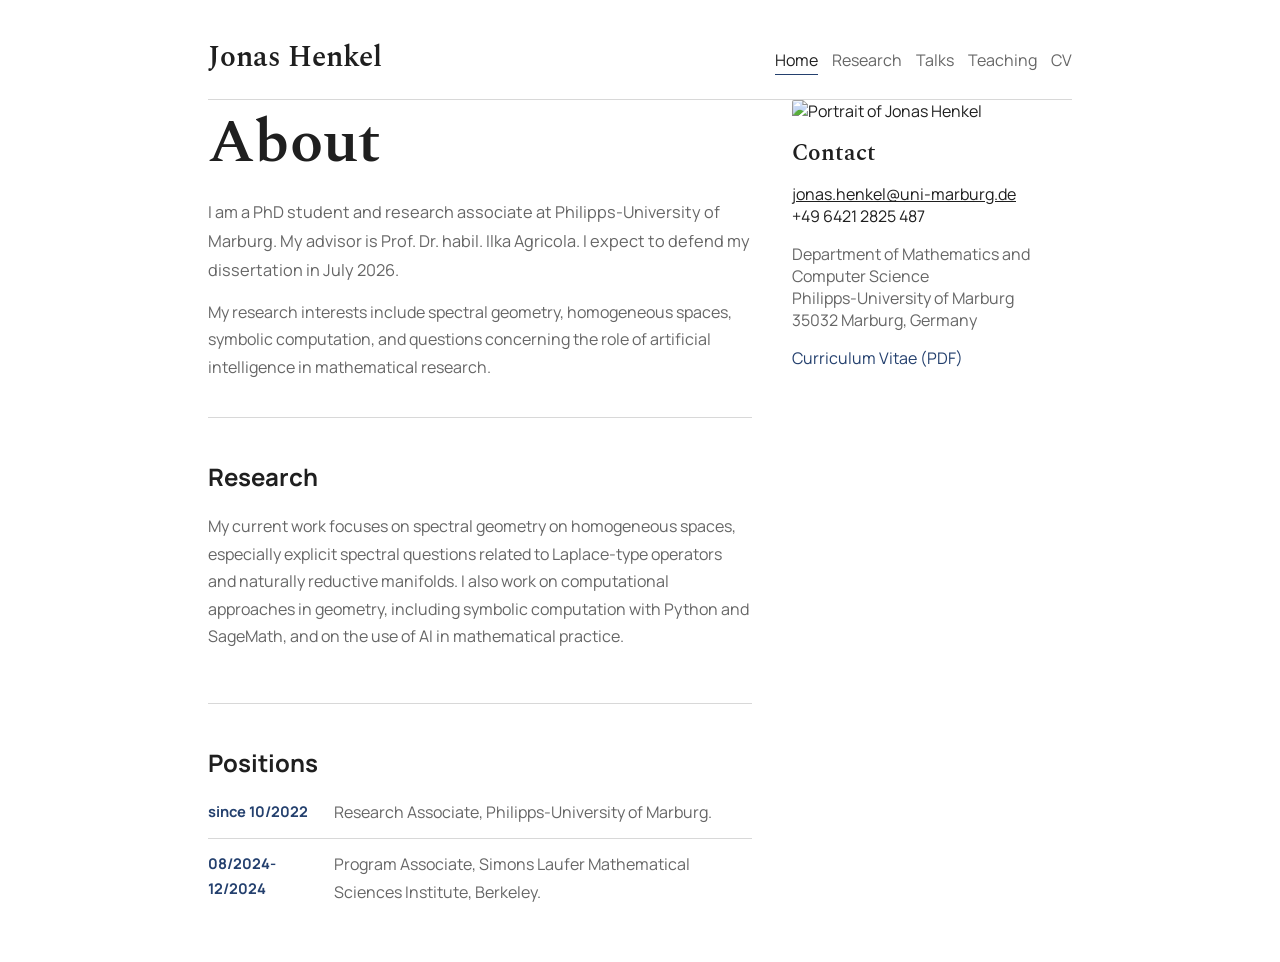
==== index.html @ d0b86ead "website" ====
<!DOCTYPE html>
<html lang="en">
<head>
  <meta charset="UTF-8">
  <meta name="viewport" content="width=device-width, initial-scale=1.0">
  <title>Jonas Henkel | Mathematics</title>
  <meta name="description" content="Personal website of Jonas Henkel, PhD student in mathematics at Philipps-University of Marburg.">
  <link rel="preconnect" href="https://fonts.googleapis.com">
  <link rel="preconnect" href="https://fonts.gstatic.com" crossorigin>
  <link href="https://fonts.googleapis.com/css2?family=Spectral:wght@400;500;600;700&family=Manrope:wght@400;500;600;700&display=swap" rel="stylesheet">
  <link rel="stylesheet" href="styles.css">
</head>
<body>
  <div class="site-shell">
    <header class="site-header">
      <a class="wordmark" href="index.html">Jonas Henkel</a>
      <nav class="site-nav" aria-label="Primary">
        <a class="active" href="index.html">Home</a>
        <a href="research.html">Research</a>
        <a href="talks.html">Talks</a>
        <a href="teaching.html">Teaching</a>
        <a href="cv.html">CV</a>
      </nav>
    </header>

    <main class="page page-home">
      <div class="page-layout">
        <div class="page-main">
          <section class="page-intro home-intro">
            <h1>About</h1>
            <p class="lede">
              I am a PhD student and research associate at Philipps-University of Marburg. My advisor is
              Prof. Dr. habil. Ilka Agricola. I expect to defend my dissertation in July 2026.
            </p>
            <p class="hero-note">
              My research interests include spectral geometry, homogeneous spaces, symbolic computation,
              and questions concerning the role of artificial intelligence in mathematical research.
            </p>
          </section>

          <section class="content-block">
            <h2>Research</h2>
            <p>
              My current work focuses on spectral geometry on homogeneous spaces, especially explicit spectral
              questions related to Laplace-type operators and naturally reductive manifolds. I also work on
              computational approaches in geometry, including symbolic computation with Python and SageMath,
              and on the use of AI in mathematical practice.
            </p>
          </section>

          <section class="content-block">
            <h2>Positions</h2>
            <ul class="timeline compact">
              <li>
                <span class="timeline-date">since 10/2022</span>
                <div>Research Associate, Philipps-University of Marburg.</div>
              </li>
              <li>
                <span class="timeline-date">08/2024-12/2024</span>
                <div>Program Associate, Simons Laufer Mathematical Sciences Institute, Berkeley.</div>
              </li>
            </ul>
          </section>
        </div>

        <aside class="page-sidebar">
          <div class="portrait-frame">
            <img class="portrait" src="assets/jonas-henkel-portrait.png" alt="Portrait of Jonas Henkel">
          </div>
          <section class="sidebar-block">
            <h2>Contact</h2>
            <p>
              <a href="mailto:jonas.henkel@uni-marburg.de">jonas.henkel@uni-marburg.de</a><br>
              +49 6421 2825 487
            </p>
            <p class="muted">
              Department of Mathematics and Computer Science<br>
              Philipps-University of Marburg<br>
              35032 Marburg, Germany
            </p>
            <p>
              <a class="inline-link" href="assets/jonas-henkel-cv.pdf">Curriculum Vitae (PDF)</a>
            </p>
          </section>
        </aside>
      </div>
    </main>
  </div>
</body>
</html>
---- styles.css ----
:root {
  --text: #1f1f1f;
  --muted: #666666;
  --line: #d8d8d8;
  --accent: #24406e;
  --max-width: 920px;
}

* {
  box-sizing: border-box;
}

html {
  scroll-behavior: smooth;
}

body {
  margin: 0;
  min-height: 100vh;
  font-family: "Manrope", sans-serif;
  color: var(--text);
  background: #ffffff;
}

a {
  color: inherit;
}

.site-shell {
  max-width: var(--max-width);
  margin: 0 auto;
  padding: 36px 28px 56px;
}

.site-header {
  display: flex;
  justify-content: space-between;
  align-items: baseline;
  gap: 20px;
  padding: 0 0 20px;
  border-bottom: 1px solid var(--line);
}

.wordmark {
  font-family: "Spectral", serif;
  font-size: 1.8rem;
  font-weight: 600;
  text-decoration: none;
}

.site-nav {
  display: flex;
  flex-wrap: wrap;
  gap: 14px;
}

.site-nav a {
  text-decoration: none;
  color: var(--muted);
  padding: 4px 0;
  position: relative;
}

.site-nav a:hover,
.site-nav a.active {
  color: var(--text);
}

.site-nav a.active::after,
.site-nav a:hover::after {
  content: "";
  position: absolute;
  left: 0;
  right: 0;
  bottom: 0;
  height: 1px;
  background: var(--accent);
}

.page {
  display: grid;
  gap: 36px;
}

.hero,
.page-intro {
  padding: 0;
}

.page-layout {
  display: grid;
  grid-template-columns: minmax(0, 1.45fr) minmax(220px, 280px);
  gap: 40px;
  align-items: start;
}

.page-main {
  min-width: 0;
  display: grid;
  gap: 36px;
}

.page-main > section + section {
  padding-top: 22px;
  border-top: 1px solid var(--line);
}

.page-sidebar {
  position: sticky;
  top: 28px;
  display: grid;
  gap: 18px;
}

.home-intro {
  padding-top: 0;
  border-top: 0;
}

.hero-layout {
  display: grid;
  grid-template-columns: minmax(0, 1.4fr) minmax(220px, 280px);
  gap: 40px;
  align-items: start;
}

.hero-copy {
  min-width: 0;
}

.hero h1,
.page-intro h1,
.panel h2,
.contact-card h2,
.topic-group h2,
.sidebar-block h2 {
  font-family: "Spectral", serif;
  font-weight: 600;
  line-height: 1.18;
  margin: 0;
}

.hero h1,
.page-intro h1 {
  max-width: none;
  font-size: clamp(2.4rem, 5vw, 3.8rem);
  margin-top: 8px;
}

.eyebrow,
.section-label {
  margin: 0;
  color: var(--muted);
  text-transform: uppercase;
  letter-spacing: 0.08em;
  font-size: 0.76rem;
  font-weight: 600;
}

.lede {
  max-width: 58ch;
  margin: 18px 0 0;
  font-size: 1.02rem;
  line-height: 1.78;
  color: var(--muted);
}

.hero-note {
  margin: 14px 0 0;
  max-width: 56ch;
  line-height: 1.72;
  color: var(--muted);
}

.hero-actions {
  display: flex;
  flex-wrap: wrap;
  gap: 18px;
  margin-top: 20px;
}

.button,
.text-link {
  display: inline;
  text-decoration: none;
  color: var(--accent);
  font-weight: 600;
  border-bottom: 1px solid transparent;
}

.button {
  padding: 0;
  background: none;
}

.button-secondary {
  color: var(--accent);
  border-bottom: 1px solid transparent;
}

.button:hover,
.button-secondary:hover,
.text-link:hover,
.inline-link:hover {
  border-bottom-color: var(--accent);
}

.page-actions {
  margin-top: 18px;
}

.grid {
  display: grid;
  gap: 28px;
}

.page > .content-block,
.page > .split-section,
.page > .grid {
  padding-top: 22px;
  border-top: 1px solid var(--line);
}

.two-up {
  grid-template-columns: repeat(2, minmax(0, 1fr));
}

.three-up {
  grid-template-columns: repeat(3, minmax(0, 1fr));
}

.panel,
.contact-card,
.content-block,
.topic-group,
.sidebar-block {
  padding: 0;
}

.panel p,
.content-block p,
.topic-group p,
.stack-list li,
.timeline li,
.publication-list li {
  line-height: 1.72;
  color: var(--muted);
}

.panel h2,
.contact-card h2,
.topic-group h2,
.sidebar-block h2 {
  font-size: 1.45rem;
  margin: 0 0 12px;
}

.muted {
  color: var(--muted);
}

.inline-link {
  color: var(--accent);
  text-decoration: none;
  border-bottom: 1px solid transparent;
}

.hero-media {
  justify-self: end;
  width: min(100%, 280px);
}

.portrait-frame {
  padding: 0;
}

.portrait {
  display: block;
  width: 100%;
  height: auto;
  border-radius: 2px;
}

.portrait-caption {
  margin: 10px 0 0;
  font-size: 0.88rem;
  line-height: 1.6;
  color: var(--muted);
}

.split-section {
  display: grid;
  grid-template-columns: minmax(0, 1.55fr) minmax(220px, 0.85fr);
  gap: 42px;
  align-items: start;
}

.publication-list,
.stack-list,
.timeline {
  list-style: none;
  padding: 0;
  margin: 18px 0 0;
}

.publication-list li,
.timeline li {
  display: grid;
  grid-template-columns: 76px minmax(0, 1fr);
  gap: 14px;
  padding: 12px 0;
  border-bottom: 1px solid var(--line);
}

.publication-list li:last-child,
.timeline li:last-child {
  border-bottom: 0;
  padding-bottom: 0;
}

.pub-year,
.timeline-date {
  color: var(--accent);
  font-weight: 700;
  font-size: 0.92rem;
}

.stack-list li {
  padding: 12px 0;
  border-bottom: 1px solid var(--line);
}

.stack-list li:first-child,
.timeline li:first-child,
.publication-list li:first-child {
  padding-top: 0;
}

.stack-list li:last-child {
  border-bottom: 0;
  padding-bottom: 0;
}

.timeline.compact li {
  grid-template-columns: 112px minmax(0, 1fr);
}

.topic-group + .topic-group {
  margin-top: 24px;
}

.cv-grid {
  display: grid;
  grid-template-columns: repeat(2, minmax(0, 1fr));
  gap: 42px;
}

.cv-column {
  display: grid;
  gap: 36px;
}

@media (max-width: 860px) {
  .site-header,
  .page-layout,
  .hero-layout,
  .split-section,
  .two-up,
  .three-up,
  .cv-grid {
    grid-template-columns: 1fr;
    display: grid;
  }

  .site-header {
    justify-content: start;
  }

  .hero h1,
  .page-intro h1 {
    max-width: none;
  }

  .hero-media {
    justify-self: start;
    width: min(100%, 260px);
  }

  .page-sidebar {
    position: static;
  }
}

@media (max-width: 640px) {
  .site-shell {
    padding: 24px 18px 44px;
  }

  .publication-list li,
  .timeline li,
  .timeline.compact li {
    grid-template-columns: 1fr;
    gap: 8px;
  }

  .site-nav {
    gap: 10px 14px;
  }
}
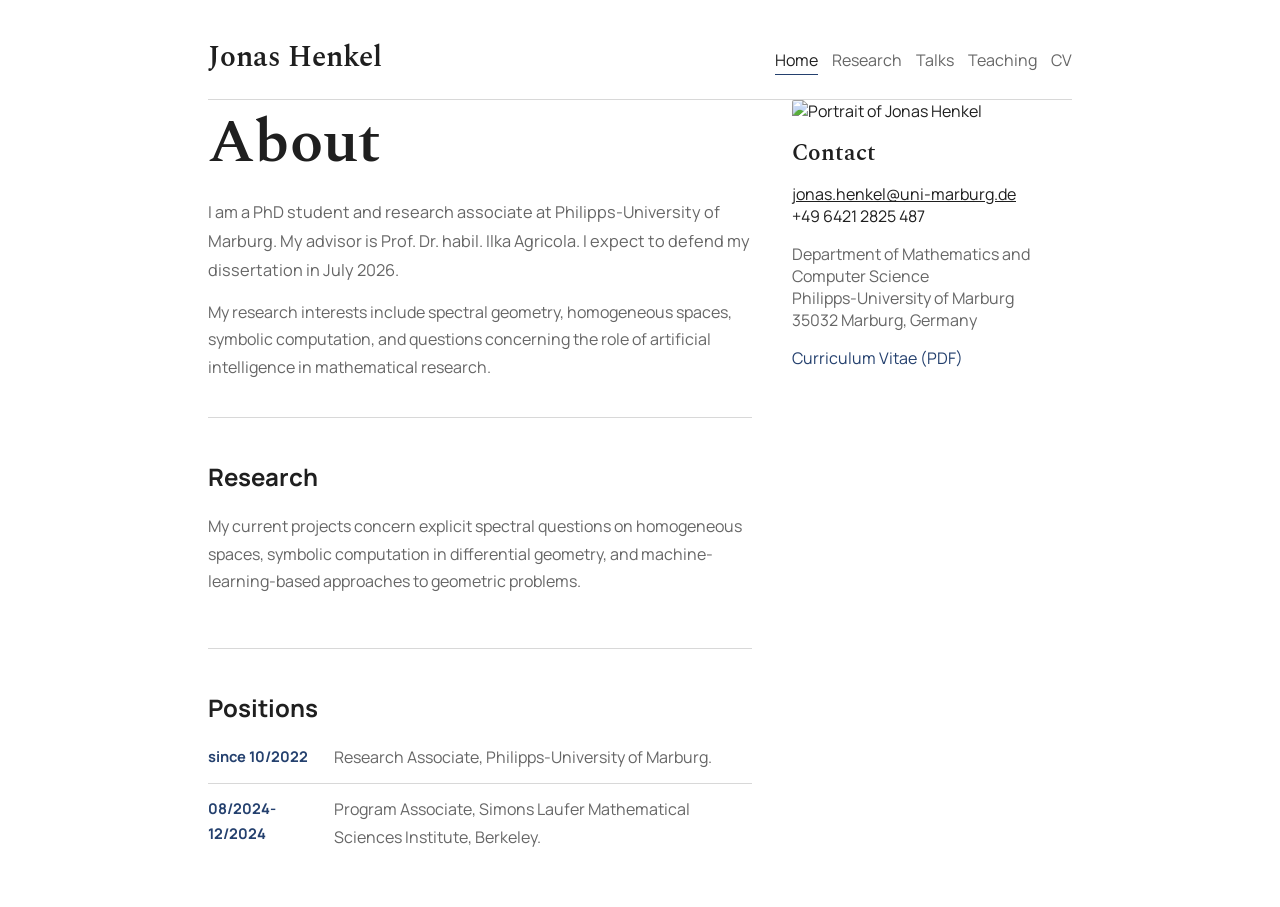
==== commit 3efd7cef: "website" ====
--- a/index.html
+++ b/index.html
@@ -41,10 +41,8 @@
           <section class="content-block">
             <h2>Research</h2>
             <p>
-              My current work focuses on spectral geometry on homogeneous spaces, especially explicit spectral
-              questions related to Laplace-type operators and naturally reductive manifolds. I also work on
-              computational approaches in geometry, including symbolic computation with Python and SageMath,
-              and on the use of AI in mathematical practice.
+              My current projects concern explicit spectral questions on homogeneous spaces, symbolic computation
+              in differential geometry, and machine-learning-based approaches to geometric problems.
             </p>
           </section>
 
--- a/styles.css
+++ b/styles.css
@@ -110,6 +110,12 @@
   top: 28px;
   display: grid;
   gap: 18px;
+}
+
+.page-sidebar-quiet {
+  width: min(100%, 220px);
+  justify-self: end;
+  top: 40px;
 }
 
 .home-intro {
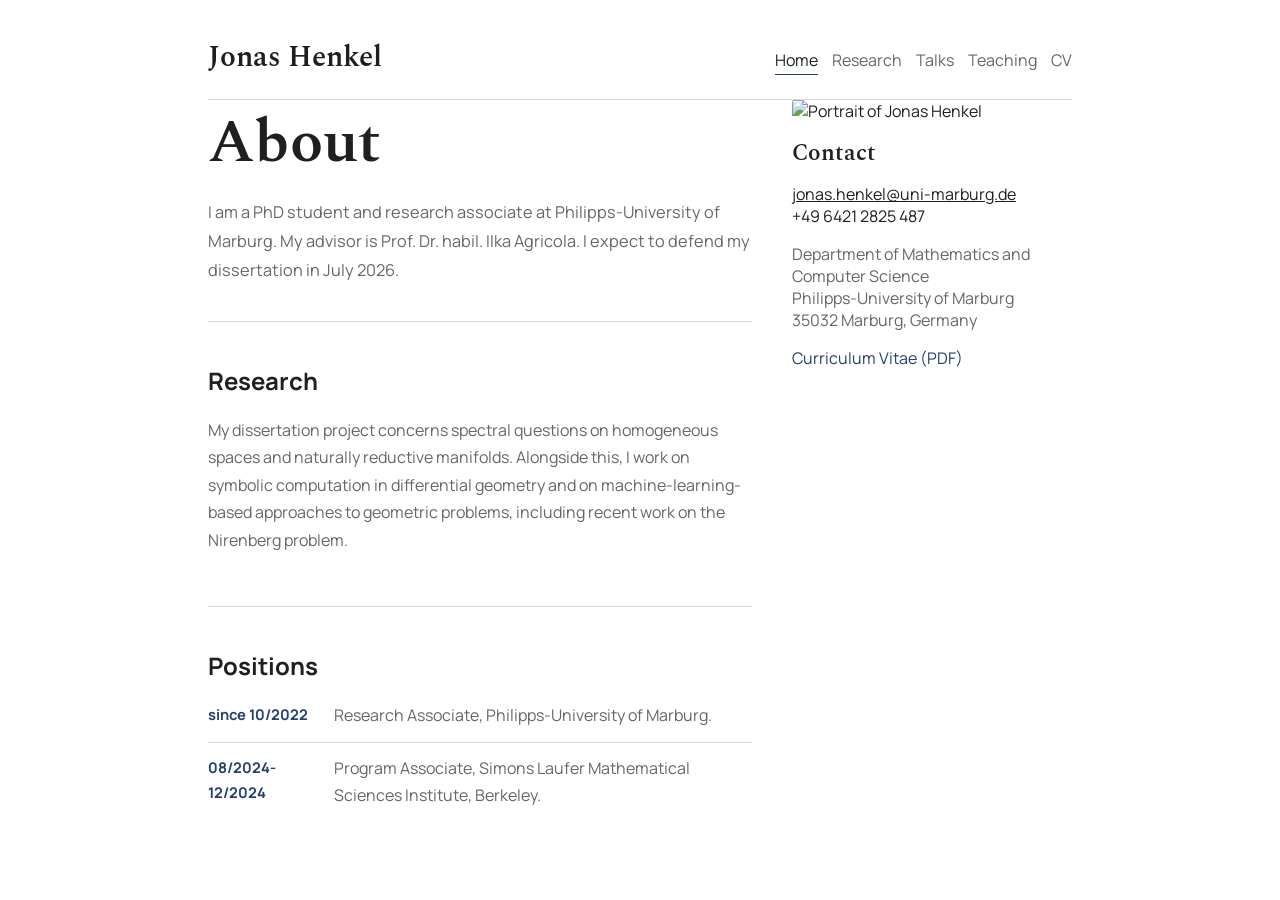
==== commit 6e942ec0: "website" ====
--- a/index.html
+++ b/index.html
@@ -32,17 +32,14 @@
               I am a PhD student and research associate at Philipps-University of Marburg. My advisor is
               Prof. Dr. habil. Ilka Agricola. I expect to defend my dissertation in July 2026.
             </p>
-            <p class="hero-note">
-              My research interests include spectral geometry, homogeneous spaces, symbolic computation,
-              and questions concerning the role of artificial intelligence in mathematical research.
-            </p>
           </section>
 
           <section class="content-block">
             <h2>Research</h2>
             <p>
-              My current projects concern explicit spectral questions on homogeneous spaces, symbolic computation
-              in differential geometry, and machine-learning-based approaches to geometric problems.
+              My dissertation project concerns spectral questions on homogeneous spaces and naturally reductive
+              manifolds. Alongside this, I work on symbolic computation in differential geometry and on
+              machine-learning-based approaches to geometric problems, including recent work on the Nirenberg problem.
             </p>
           </section>
 
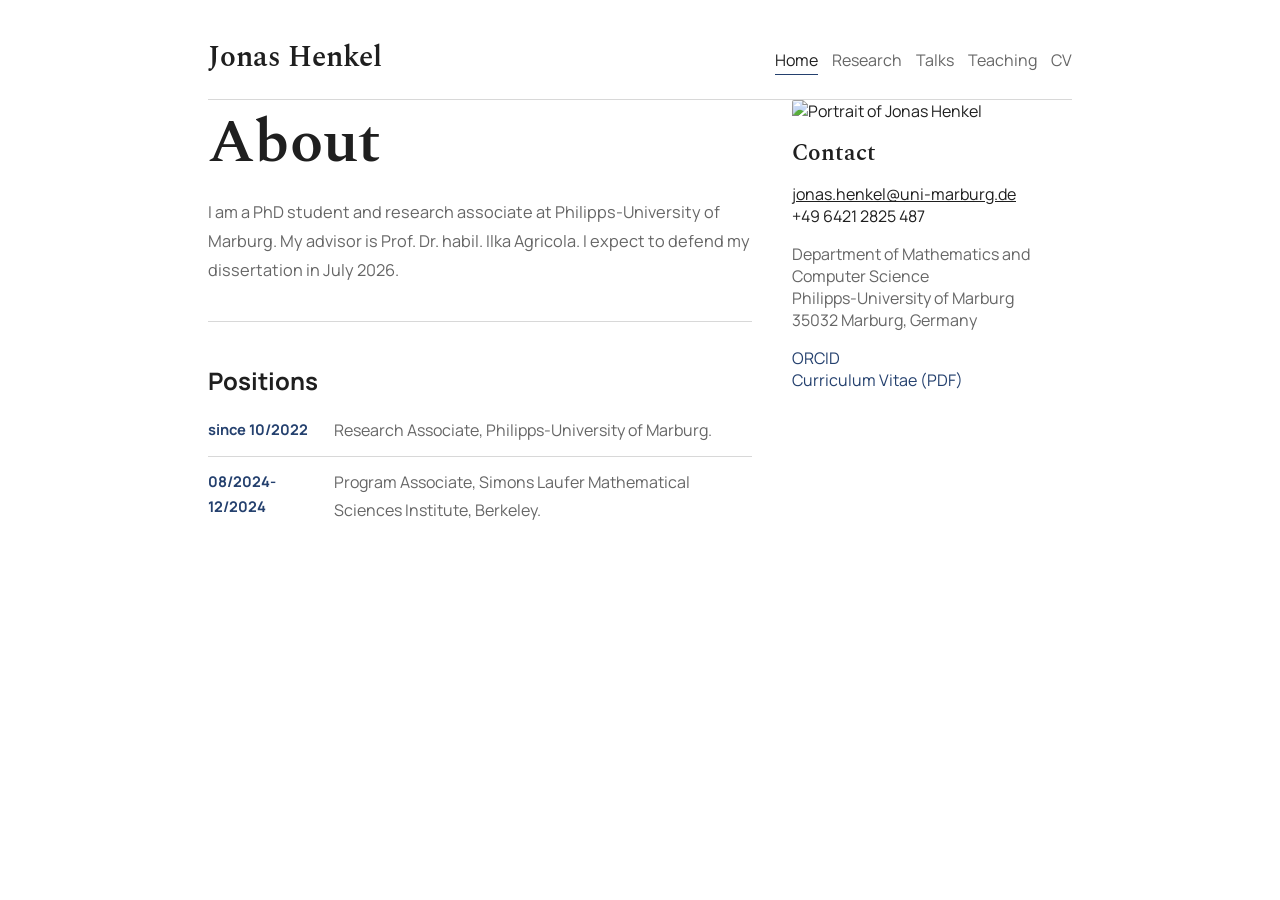
==== commit b68717d4: "website" ====
--- a/index.html
+++ b/index.html
@@ -35,15 +35,6 @@
           </section>
 
           <section class="content-block">
-            <h2>Research</h2>
-            <p>
-              My dissertation project concerns spectral questions on homogeneous spaces and naturally reductive
-              manifolds. Alongside this, I work on symbolic computation in differential geometry and on
-              machine-learning-based approaches to geometric problems, including recent work on the Nirenberg problem.
-            </p>
-          </section>
-
-          <section class="content-block">
             <h2>Positions</h2>
             <ul class="timeline compact">
               <li>
@@ -74,6 +65,7 @@
               35032 Marburg, Germany
             </p>
             <p>
+              <a class="inline-link" href="https://orcid.org/0009-0004-2097-482X">ORCID</a><br>
               <a class="inline-link" href="assets/jonas-henkel-cv.pdf">Curriculum Vitae (PDF)</a>
             </p>
           </section>
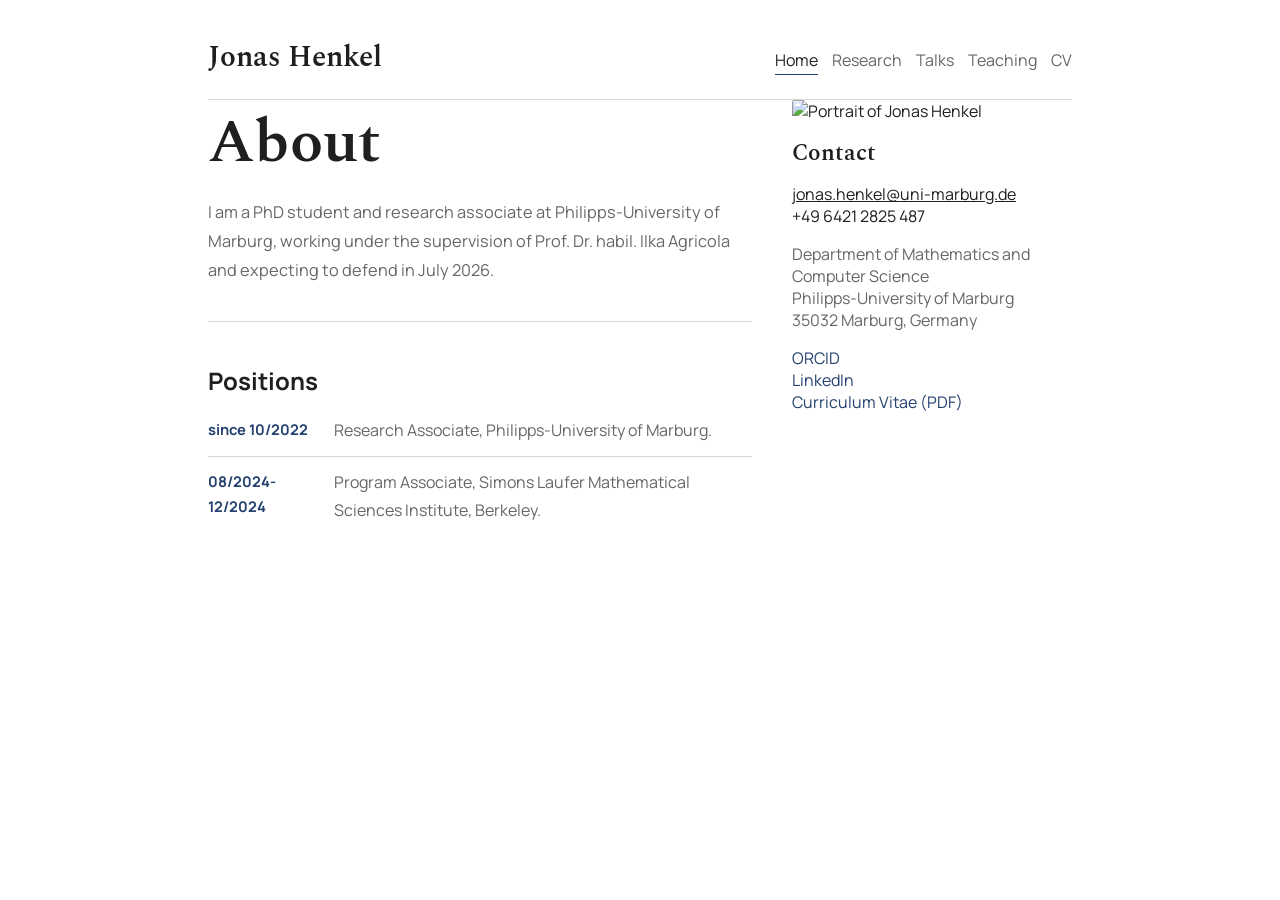
==== commit cd597195: "website" ====
--- a/index.html
+++ b/index.html
@@ -29,8 +29,8 @@
           <section class="page-intro home-intro">
             <h1>About</h1>
             <p class="lede">
-              I am a PhD student and research associate at Philipps-University of Marburg. My advisor is
-              Prof. Dr. habil. Ilka Agricola. I expect to defend my dissertation in July 2026.
+              I am a PhD student and research associate at Philipps-University of Marburg, working under the
+              supervision of Prof. Dr. habil. Ilka Agricola and expecting to defend in July 2026.
             </p>
           </section>
 
@@ -66,6 +66,7 @@
             </p>
             <p>
               <a class="inline-link" href="https://orcid.org/0009-0004-2097-482X">ORCID</a><br>
+              <a class="inline-link" href="https://www.linkedin.com/in/jonas-henkel-828533298/">LinkedIn</a><br>
               <a class="inline-link" href="assets/jonas-henkel-cv.pdf">Curriculum Vitae (PDF)</a>
             </p>
           </section>
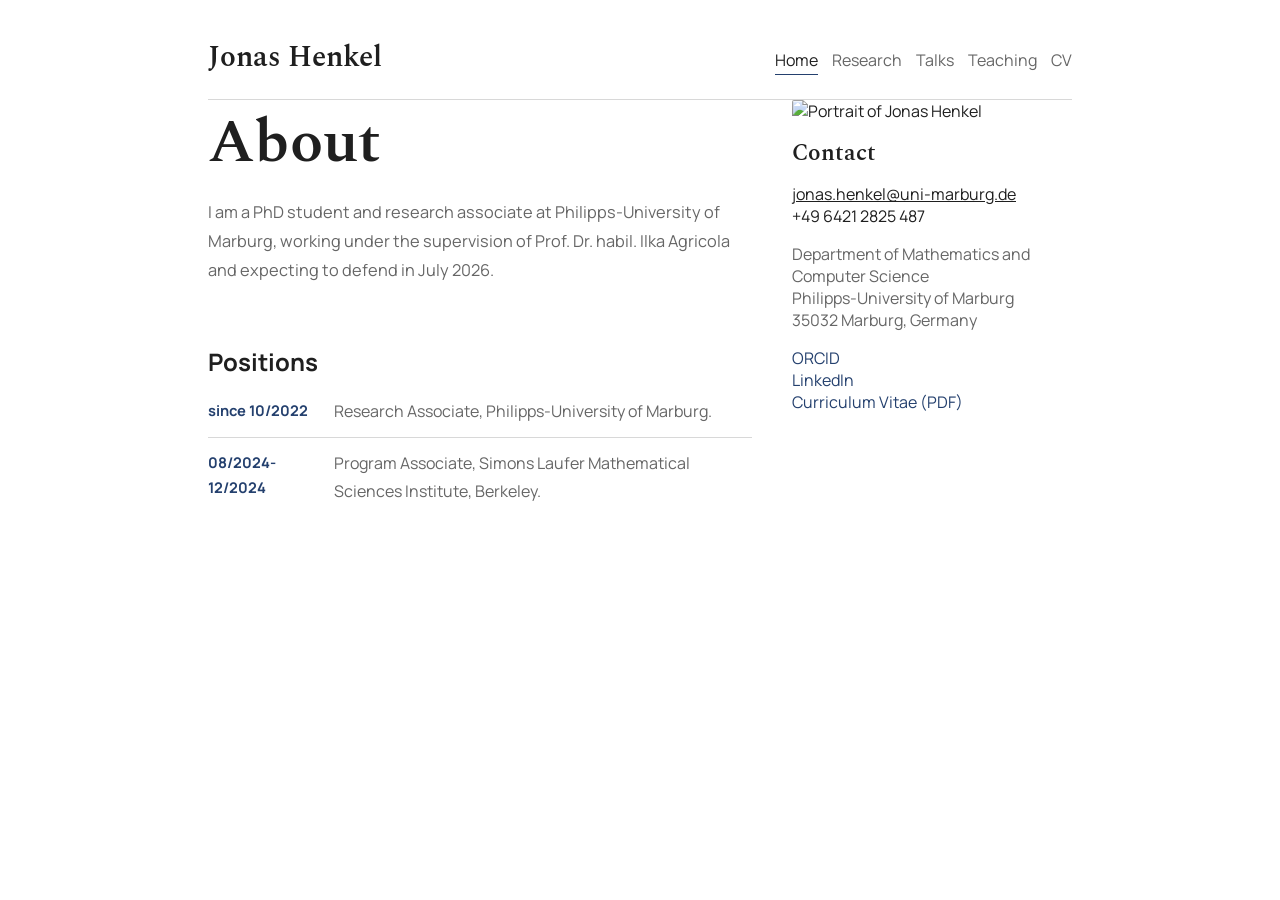
==== commit d2aab2f6: "website" ====
--- a/index.html
+++ b/index.html
@@ -24,30 +24,14 @@
     </header>
 
     <main class="page page-home">
-      <div class="page-layout">
-        <div class="page-main">
-          <section class="page-intro home-intro">
-            <h1>About</h1>
-            <p class="lede">
-              I am a PhD student and research associate at Philipps-University of Marburg, working under the
-              supervision of Prof. Dr. habil. Ilka Agricola and expecting to defend in July 2026.
-            </p>
-          </section>
-
-          <section class="content-block">
-            <h2>Positions</h2>
-            <ul class="timeline compact">
-              <li>
-                <span class="timeline-date">since 10/2022</span>
-                <div>Research Associate, Philipps-University of Marburg.</div>
-              </li>
-              <li>
-                <span class="timeline-date">08/2024-12/2024</span>
-                <div>Program Associate, Simons Laufer Mathematical Sciences Institute, Berkeley.</div>
-              </li>
-            </ul>
-          </section>
-        </div>
+      <div class="page-layout page-layout-home">
+        <section class="page-intro home-intro">
+          <h1>About</h1>
+          <p class="lede">
+            I am a PhD student and research associate at Philipps-University of Marburg, working under the
+            supervision of Prof. Dr. habil. Ilka Agricola and expecting to defend in July 2026.
+          </p>
+        </section>
 
         <aside class="page-sidebar">
           <div class="portrait-frame">
@@ -65,12 +49,26 @@
               35032 Marburg, Germany
             </p>
             <p>
-              <a class="inline-link" href="https://orcid.org/0009-0004-2097-482X">ORCID</a><br>
-              <a class="inline-link" href="https://www.linkedin.com/in/jonas-henkel-828533298/">LinkedIn</a><br>
-              <a class="inline-link" href="assets/jonas-henkel-cv.pdf">Curriculum Vitae (PDF)</a>
+              <a class="inline-link" href="https://orcid.org/0009-0004-2097-482X" target="_blank" rel="noopener noreferrer">ORCID</a><br>
+              <a class="inline-link" href="https://www.linkedin.com/in/jonas-henkel-828533298/" target="_blank" rel="noopener noreferrer">LinkedIn</a><br>
+              <a class="inline-link" href="assets/jonas-henkel-cv.pdf" target="_blank" rel="noopener noreferrer">Curriculum Vitae (PDF)</a>
             </p>
           </section>
         </aside>
+
+        <section class="content-block home-positions">
+          <h2>Positions</h2>
+          <ul class="timeline compact">
+            <li>
+              <span class="timeline-date">since 10/2022</span>
+              <div>Research Associate, Philipps-University of Marburg.</div>
+            </li>
+            <li>
+              <span class="timeline-date">08/2024-12/2024</span>
+              <div>Program Associate, Simons Laufer Mathematical Sciences Institute, Berkeley.</div>
+            </li>
+          </ul>
+        </section>
       </div>
     </main>
   </div>
--- a/styles.css
+++ b/styles.css
@@ -92,6 +92,21 @@
   grid-template-columns: minmax(0, 1.45fr) minmax(220px, 280px);
   gap: 40px;
   align-items: start;
+}
+
+.page-layout-home > .page-intro {
+  grid-column: 1;
+  grid-row: 1;
+}
+
+.page-layout-home > .page-sidebar {
+  grid-column: 2;
+  grid-row: 1 / span 2;
+}
+
+.page-layout-home > .home-positions {
+  grid-column: 1;
+  grid-row: 2;
 }
 
 .page-main {
@@ -222,7 +237,8 @@
 
 .page > .content-block,
 .page > .split-section,
-.page > .grid {
+.page > .grid,
+.page > .cv-grid {
   padding-top: 22px;
   border-top: 1px solid var(--line);
 }
@@ -269,6 +285,7 @@
   color: var(--accent);
   text-decoration: none;
   border-bottom: 1px solid transparent;
+  overflow-wrap: anywhere;
 }
 
 .hero-media {
@@ -380,6 +397,13 @@
 
   .site-header {
     justify-content: start;
+    align-items: flex-start;
+    gap: 10px;
+  }
+
+  .site-nav {
+    width: 100%;
+    gap: 8px 14px;
   }
 
   .hero h1,
@@ -387,6 +411,14 @@
     max-width: none;
   }
 
+  .page {
+    gap: 28px;
+  }
+
+  .page-main {
+    gap: 30px;
+  }
+
   .hero-media {
     justify-self: start;
     width: min(100%, 260px);
@@ -395,11 +427,40 @@
   .page-sidebar {
     position: static;
   }
+
+  .page-layout-home > .page-intro,
+  .page-layout-home > .page-sidebar,
+  .page-layout-home > .home-positions {
+    grid-column: auto;
+    grid-row: auto;
+  }
+
+  .page-home .page-sidebar {
+    width: min(100%, 240px);
+    gap: 14px;
+  }
 }
 
 @media (max-width: 640px) {
   .site-shell {
-    padding: 24px 18px 44px;
+    padding: 22px 16px 40px;
+  }
+
+  .site-header {
+    padding-bottom: 16px;
+  }
+
+  .wordmark {
+    font-size: 1.55rem;
+  }
+
+  .site-nav {
+    gap: 6px 12px;
+  }
+
+  .site-nav a {
+    padding: 6px 0;
+    font-size: 0.92rem;
   }
 
   .publication-list li,
@@ -409,7 +470,56 @@
     gap: 8px;
   }
 
-  .site-nav {
-    gap: 10px 14px;
-  }
-}
+  .hero h1,
+  .page-intro h1 {
+    font-size: clamp(2rem, 10.5vw, 2.7rem);
+    line-height: 1.12;
+  }
+
+  .lede {
+    margin-top: 14px;
+    font-size: 0.97rem;
+    line-height: 1.68;
+  }
+
+  .hero-note {
+    line-height: 1.64;
+  }
+
+  .page {
+    gap: 24px;
+  }
+
+  .page-main,
+  .cv-column {
+    gap: 28px;
+  }
+
+  .page-main > section + section,
+  .page > .content-block,
+  .page > .split-section,
+  .page > .grid,
+  .page > .cv-grid {
+    padding-top: 18px;
+  }
+
+  .stack-list li,
+  .timeline li,
+  .publication-list li {
+    padding: 14px 0;
+  }
+
+  .timeline-date,
+  .pub-year {
+    display: block;
+    margin-bottom: 2px;
+  }
+
+  .cv-grid {
+    gap: 28px;
+  }
+
+  .page-home .portrait-frame {
+    width: min(100%, 220px);
+  }
+}
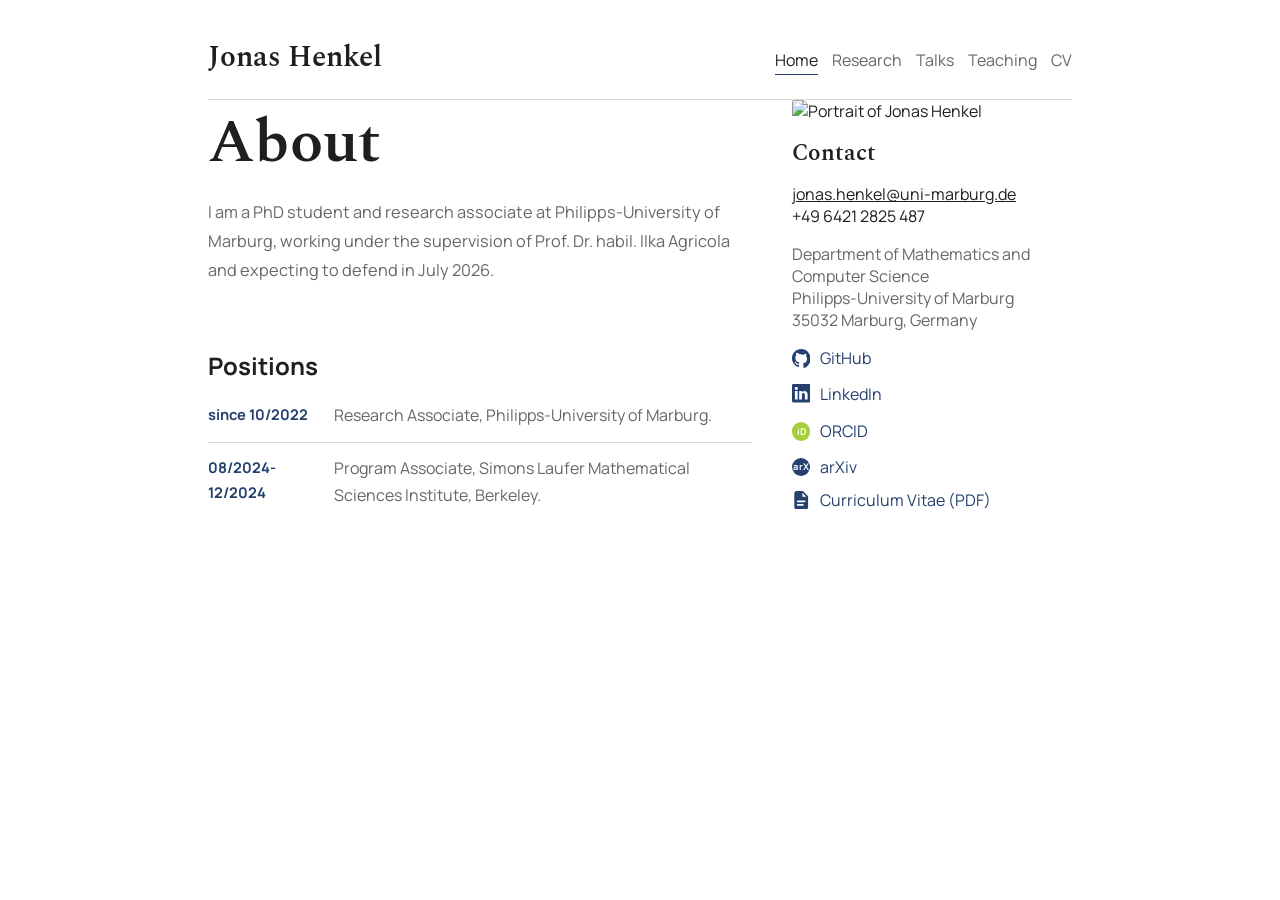
==== commit 990c9b35: "website" ====
--- a/index.html
+++ b/index.html
@@ -48,11 +48,50 @@
               Philipps-University of Marburg<br>
               35032 Marburg, Germany
             </p>
-            <p>
-              <a class="inline-link" href="https://orcid.org/0009-0004-2097-482X" target="_blank" rel="noopener noreferrer">ORCID</a><br>
-              <a class="inline-link" href="https://www.linkedin.com/in/jonas-henkel-828533298/" target="_blank" rel="noopener noreferrer">LinkedIn</a><br>
-              <a class="inline-link" href="assets/jonas-henkel-cv.pdf" target="_blank" rel="noopener noreferrer">Curriculum Vitae (PDF)</a>
-            </p>
+            <ul class="contact-links" aria-label="External profiles">
+              <li>
+                <a class="contact-link inline-link" href="https://github.com/jmhenkel" target="_blank" rel="noopener noreferrer">
+                  <span class="contact-icon contact-icon-svg" aria-hidden="true">
+                    <svg viewBox="0 0 16 16" focusable="false">
+                      <path d="M8 0C3.58 0 0 3.58 0 8c0 3.54 2.29 6.53 5.47 7.59.4.07.55-.17.55-.38 0-.19-.01-.82-.01-1.49-2.01.37-2.53-.49-2.69-.94-.09-.23-.48-.94-.82-1.13-.28-.15-.68-.52-.01-.53.63-.01 1.08.58 1.23.82.72 1.21 1.87.87 2.33.66.07-.52.28-.87.51-1.07-1.78-.2-3.64-.89-3.64-3.95 0-.87.31-1.59.82-2.15-.08-.2-.36-1.02.08-2.12 0 0 .67-.21 2.2.82A7.7 7.7 0 0 1 8 4.77c.68 0 1.36.09 2 .27 1.53-1.03 2.2-.82 2.2-.82.44 1.1.16 1.92.08 2.12.51.56.82 1.27.82 2.15 0 3.07-1.87 3.75-3.65 3.95.29.25.54.73.54 1.48 0 1.07-.01 1.93-.01 2.2 0 .21.15.46.55.38A8.01 8.01 0 0 0 16 8c0-4.42-3.58-8-8-8z"/>
+                    </svg>
+                  </span>
+                  <span>GitHub</span>
+                </a>
+              </li>
+              <li>
+                <a class="contact-link inline-link" href="https://www.linkedin.com/in/jonas-henkel-828533298/" target="_blank" rel="noopener noreferrer">
+                  <span class="contact-icon contact-icon-svg" aria-hidden="true">
+                    <svg viewBox="0 0 16 16" focusable="false">
+                      <path d="M0 1.146C0 .513.526 0 1.175 0h13.65C15.474 0 16 .513 16 1.146v13.708c0 .633-.526 1.146-1.175 1.146H1.175C.526 16 0 15.487 0 14.854zM4.943 13.394V6.169H2.542v7.225zm-1.2-8.212c.837 0 1.358-.554 1.358-1.248-.015-.709-.52-1.248-1.342-1.248S2.4 3.225 2.4 3.934c0 .694.506 1.248 1.327 1.248zm4.908 8.212V9.359c0-.216.016-.432.08-.586.173-.431.568-.878 1.232-.878.869 0 1.216.662 1.216 1.634v3.865h2.401V9.251c0-2.22-1.184-3.255-2.764-3.255-1.274 0-1.845.7-2.165 1.193V6.17h-2.4c.03.676 0 7.225 0 7.225z"/>
+                    </svg>
+                  </span>
+                  <span>LinkedIn</span>
+                </a>
+              </li>
+              <li>
+                <a class="contact-link inline-link" href="https://orcid.org/0009-0004-2097-482X" target="_blank" rel="noopener noreferrer">
+                  <span class="contact-icon contact-icon-badge contact-icon-orcid" aria-hidden="true">iD</span>
+                  <span>ORCID</span>
+                </a>
+              </li>
+              <li>
+                <a class="contact-link inline-link" href="https://arxiv.org/search/?query=Jonas+Henkel&amp;searchtype=author&amp;abstracts=show&amp;order=-announced_date_first&amp;size=50" target="_blank" rel="noopener noreferrer">
+                  <span class="contact-icon contact-icon-badge contact-icon-arxiv" aria-hidden="true">arX</span>
+                  <span>arXiv</span>
+                </a>
+              </li>
+              <li>
+                <a class="contact-link inline-link" href="assets/jonas-henkel-cv.pdf" target="_blank" rel="noopener noreferrer">
+                  <span class="contact-icon contact-icon-svg" aria-hidden="true">
+                    <svg viewBox="0 0 16 16" focusable="false">
+                      <path d="M4 0h5.5L14 4.5V14a2 2 0 0 1-2 2H4a2 2 0 0 1-2-2V2a2 2 0 0 1 2-2m5 1.5V5h3.5zM5 8.25a.75.75 0 0 0 0 1.5h6a.75.75 0 0 0 0-1.5zm0 3a.75.75 0 0 0 0 1.5h4.5a.75.75 0 0 0 0-1.5z"/>
+                    </svg>
+                  </span>
+                  <span>Curriculum Vitae (PDF)</span>
+                </a>
+              </li>
+            </ul>
           </section>
         </aside>
 
--- a/styles.css
+++ b/styles.css
@@ -243,6 +243,11 @@
   border-top: 1px solid var(--line);
 }
 
+.page > .page-figure {
+  padding-top: 22px;
+  border-top: 1px solid var(--line);
+}
+
 .two-up {
   grid-template-columns: repeat(2, minmax(0, 1fr));
 }
@@ -255,6 +260,7 @@
 .contact-card,
 .content-block,
 .topic-group,
+.page-figure,
 .sidebar-block {
   padding: 0;
 }
@@ -288,6 +294,57 @@
   overflow-wrap: anywhere;
 }
 
+.contact-links {
+  list-style: none;
+  padding: 0;
+  margin: 0;
+  display: grid;
+  gap: 10px;
+}
+
+.contact-links li {
+  margin: 0;
+}
+
+.contact-link {
+  display: inline-flex;
+  align-items: center;
+  gap: 10px;
+}
+
+.contact-icon {
+  flex: 0 0 auto;
+  display: inline-flex;
+  align-items: center;
+  justify-content: center;
+  width: 1.15rem;
+  height: 1.15rem;
+}
+
+.contact-icon-svg svg {
+  width: 100%;
+  height: 100%;
+  display: block;
+  fill: currentColor;
+}
+
+.contact-icon-badge {
+  border-radius: 999px;
+  font-size: 0.58rem;
+  font-weight: 700;
+  line-height: 1;
+  letter-spacing: 0.02em;
+  color: #ffffff;
+}
+
+.contact-icon-orcid {
+  background: #a6ce39;
+}
+
+.contact-icon-arxiv {
+  background: var(--accent);
+}
+
 .hero-media {
   justify-self: end;
   width: min(100%, 280px);
@@ -307,6 +364,24 @@
 .portrait-caption {
   margin: 10px 0 0;
   font-size: 0.88rem;
+  line-height: 1.6;
+  color: var(--muted);
+}
+
+.page-figure {
+  margin: 0;
+}
+
+.page-figure img {
+  display: block;
+  width: 100%;
+  height: auto;
+  border-radius: 2px;
+}
+
+.page-figure figcaption {
+  margin-top: 10px;
+  font-size: 0.9rem;
   line-height: 1.6;
   color: var(--muted);
 }
@@ -499,7 +574,8 @@
   .page > .content-block,
   .page > .split-section,
   .page > .grid,
-  .page > .cv-grid {
+  .page > .cv-grid,
+  .page > .page-figure {
     padding-top: 18px;
   }
 
